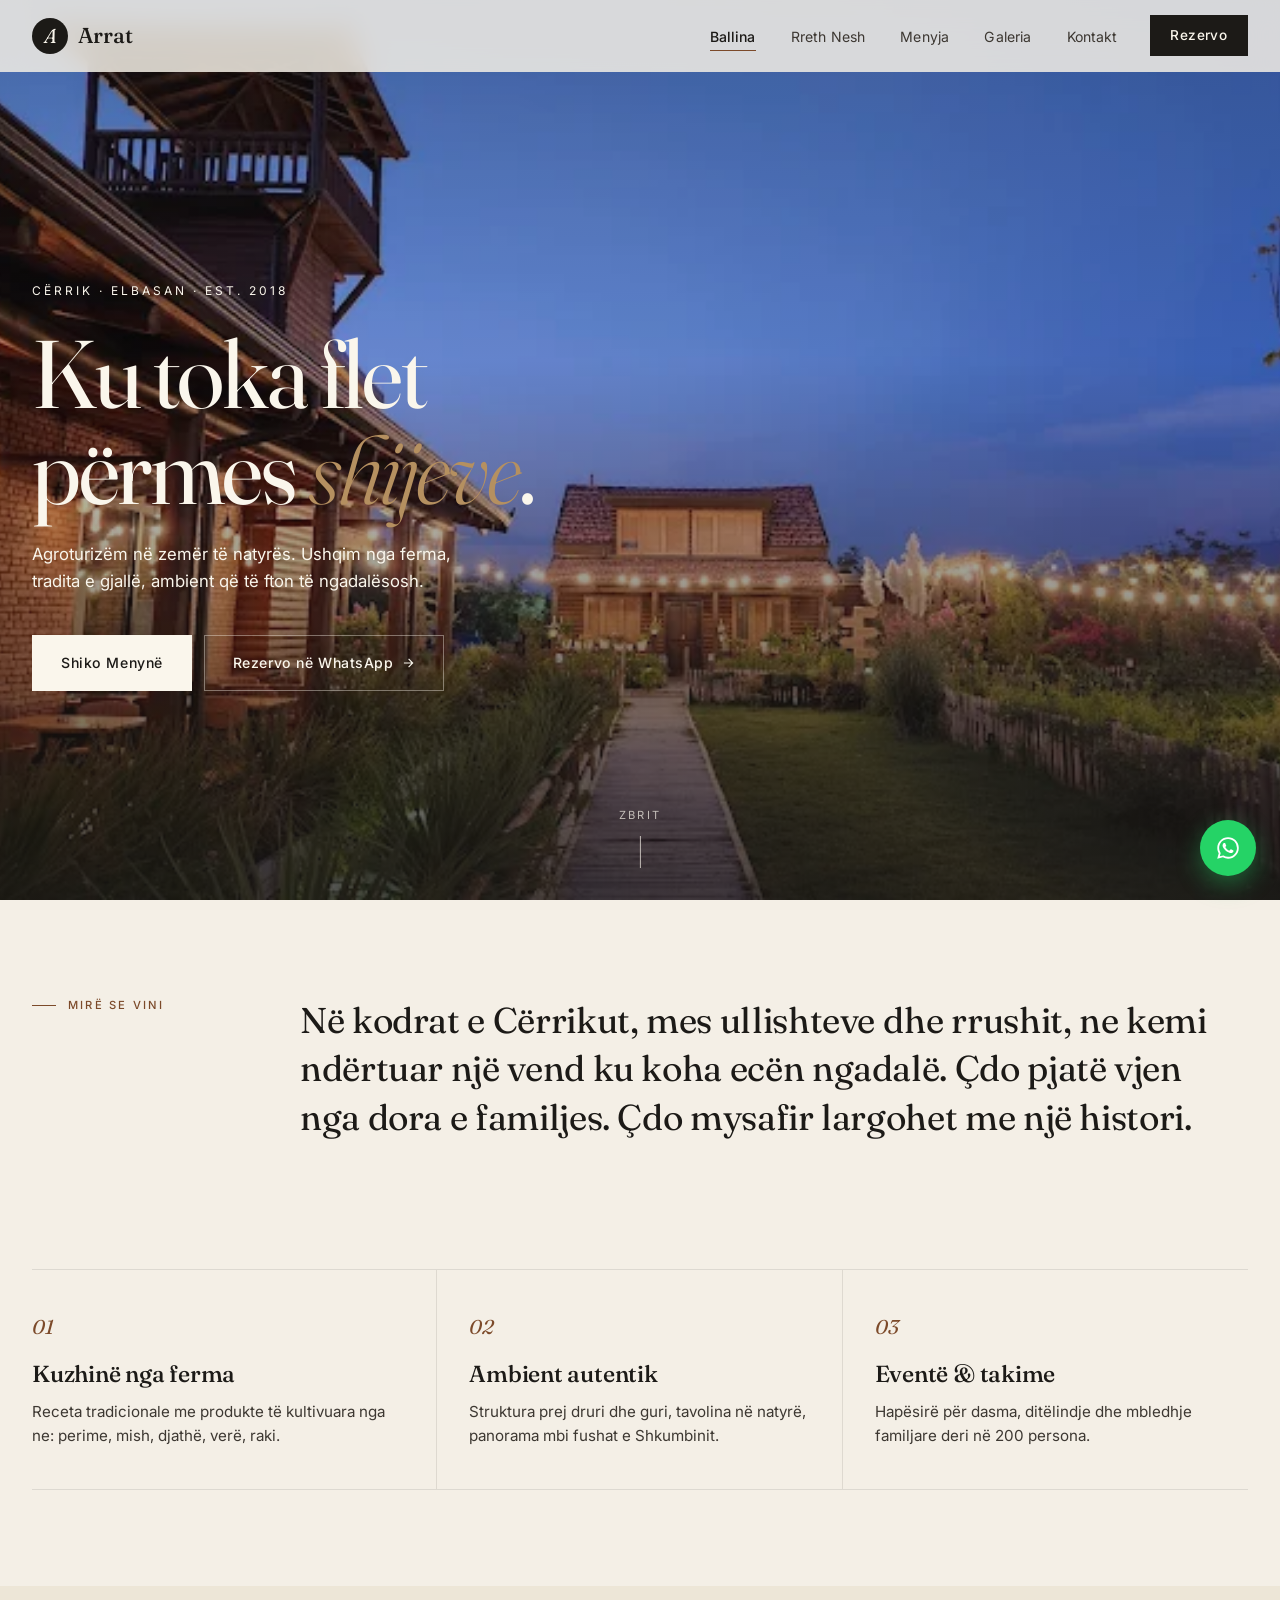
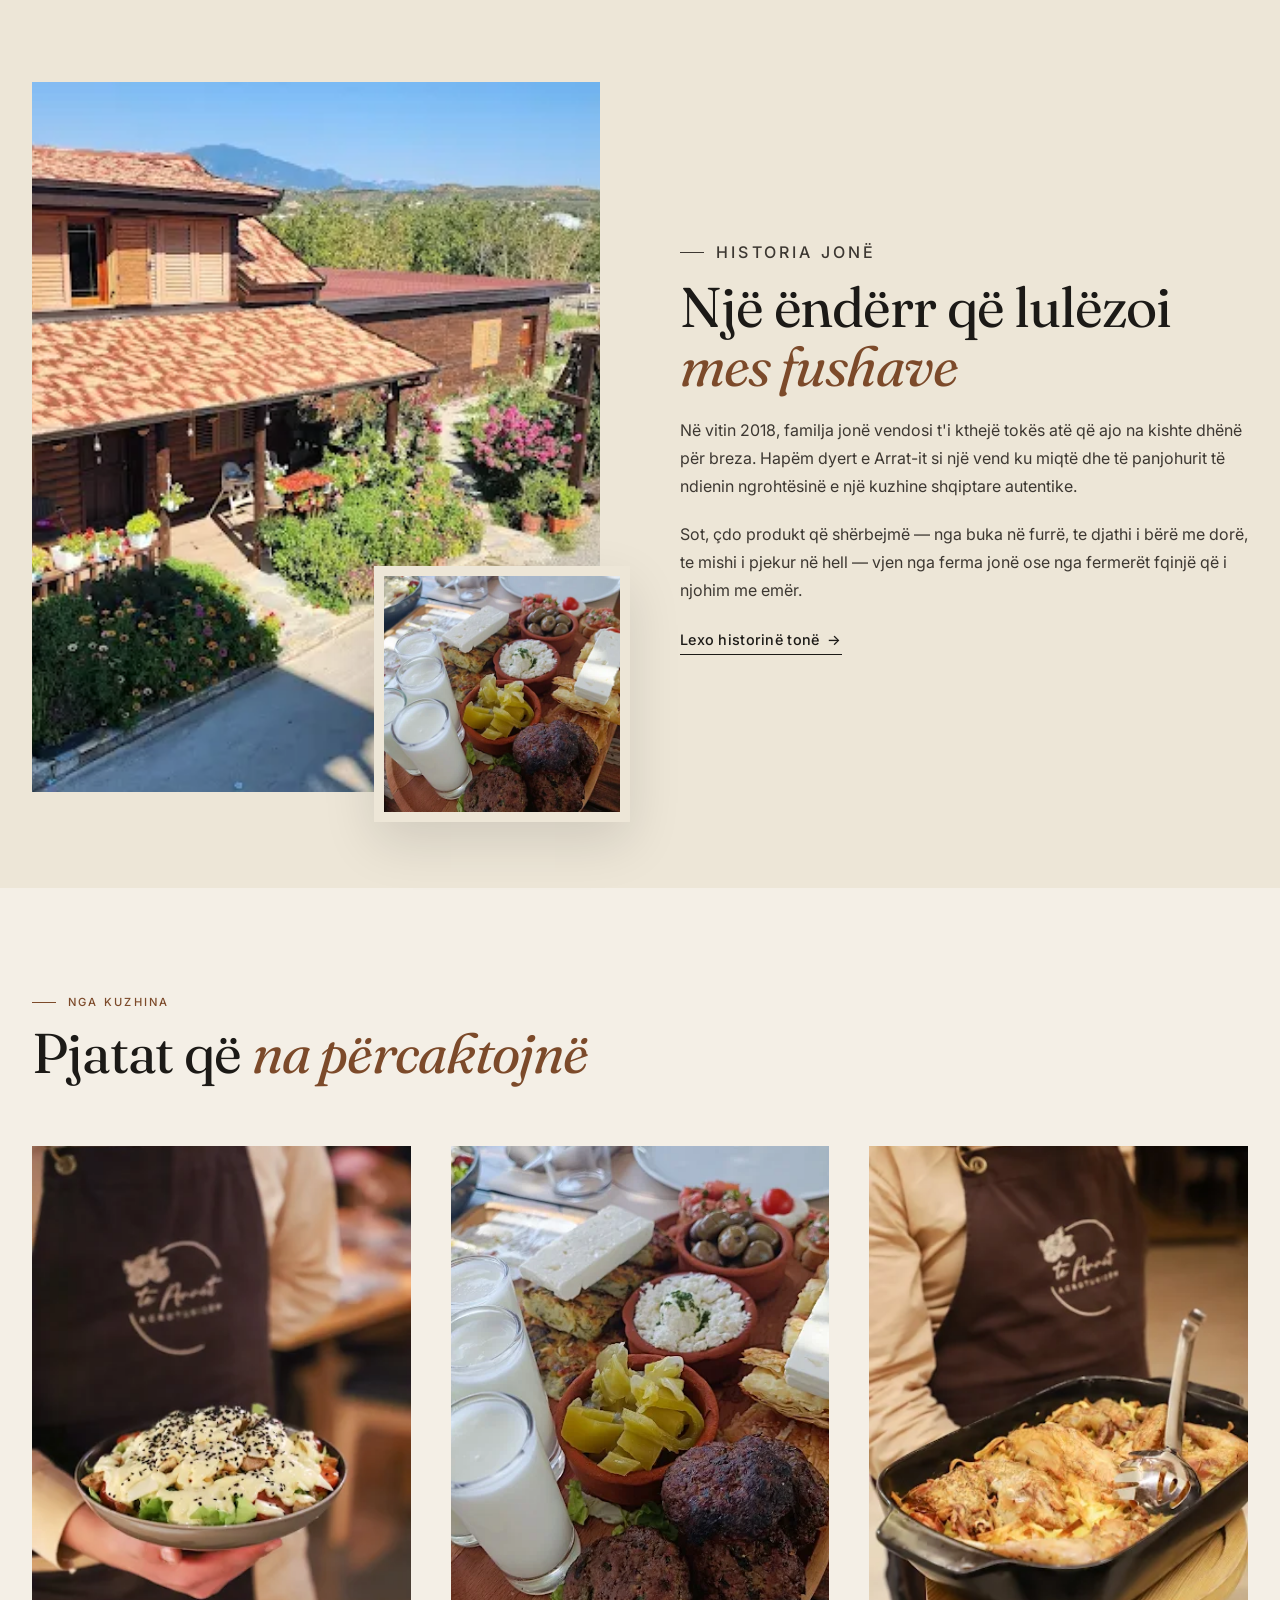
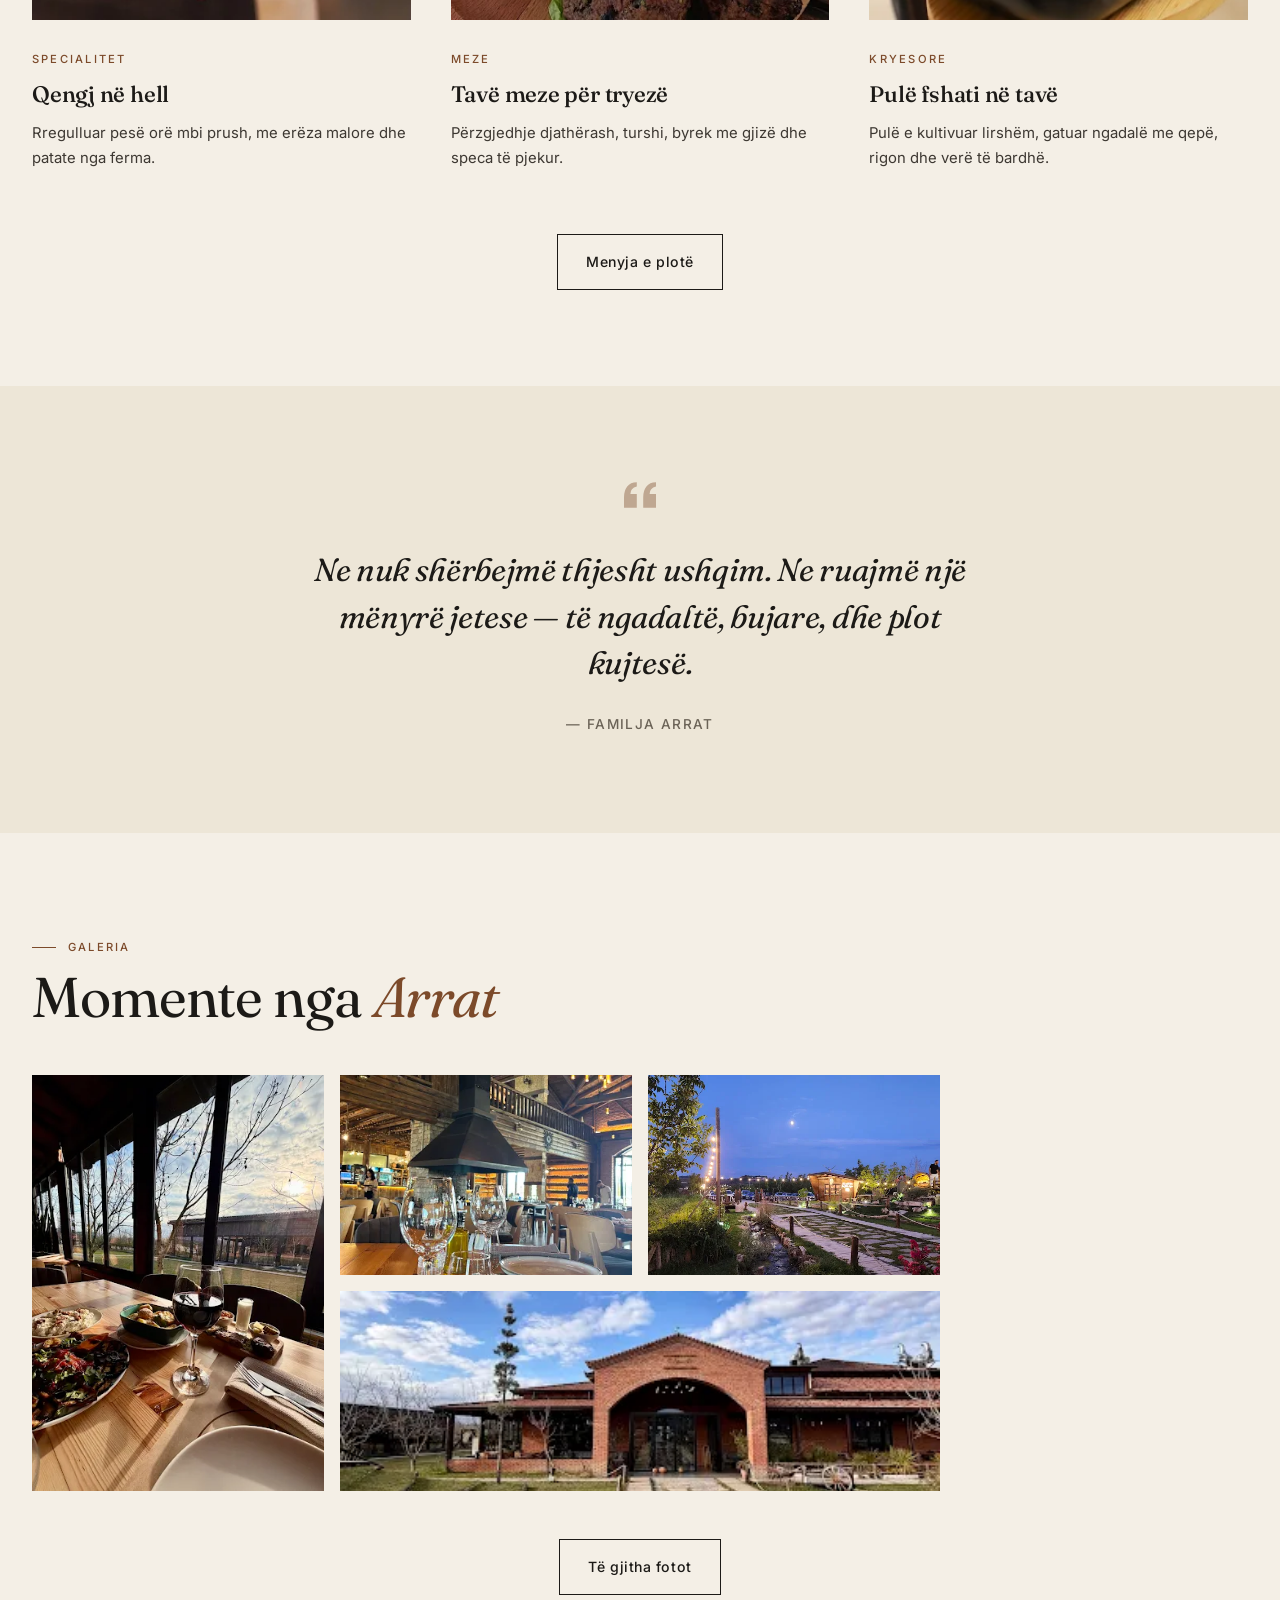
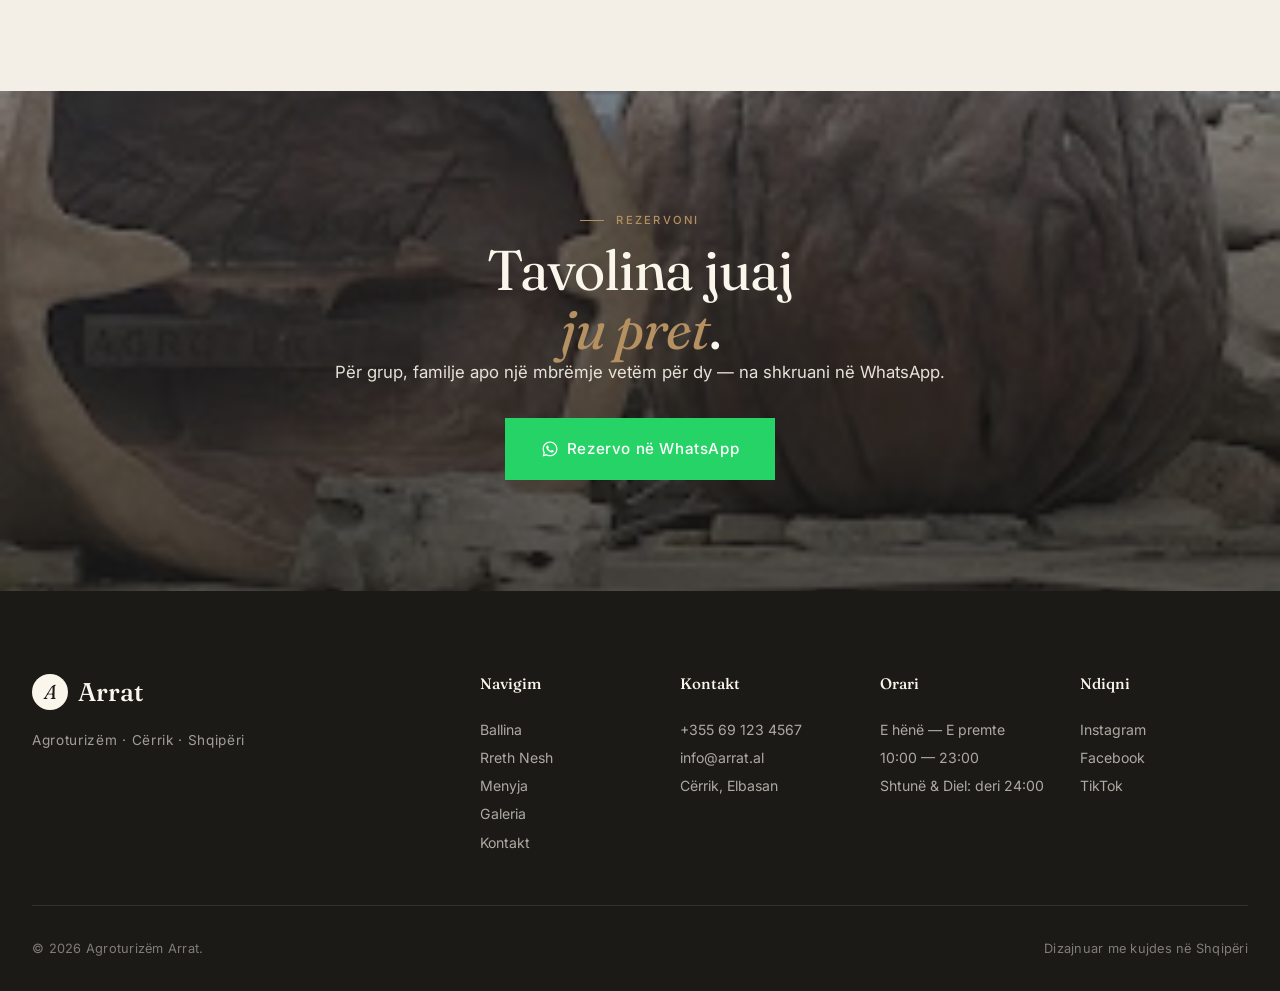
==== index.html @ 6d3d9415 "Add files via upload" ====
<!DOCTYPE html>
<html lang="sq">
<head>
<meta charset="UTF-8">
<meta name="viewport" content="width=device-width, initial-scale=1.0">
<title>Arrat — Agroturizëm në Cërrik</title>
<meta name="description" content="Agroturizëm Arrat në Cërrik. Kuzhinë tradicionale shqiptare, produkte nga ferma, ambient autentik në zemër të natyrës.">
<link rel="preconnect" href="https://fonts.googleapis.com">
<link rel="preconnect" href="https://fonts.gstatic.com" crossorigin>
<link href="https://fonts.googleapis.com/css2?family=Fraunces:ital,opsz,wght@0,9..144,300;0,9..144,400;0,9..144,500;0,9..144,600;1,9..144,400&family=Inter:wght@300;400;500;600&display=swap" rel="stylesheet">
<link rel="stylesheet" href="styles.css">
</head>
<body>

<!-- Navigation -->
<nav class="nav" id="navbar">
  <div class="nav-inner">
    <a href="index.html" class="brand">
      <span class="brand-mark">A</span>
      <span class="brand-name">Arrat</span>
    </a>
    <ul class="nav-links" id="navMenu">
      <li><a href="index.html" class="active">Ballina</a></li>
      <li><a href="rreth-nesh.html">Rreth Nesh</a></li>
      <li><a href="menu.html">Menyja</a></li>
      <li><a href="galeria.html">Galeria</a></li>
      <li><a href="kontakt.html">Kontakt</a></li>
    </ul>
    <a href="https://wa.me/355691234567?text=P%C3%ABrsh%C3%ABndetje%2C%20d%C3%ABshiroj%20t%C3%AB%20rezervoj" class="nav-cta">Rezervo</a>
    <button class="nav-toggle" id="menuToggle" aria-label="Menu">
      <span></span><span></span>
    </button>
  </div>
</nav>

<!-- Hero -->
<section class="hero">
  <div class="hero-media">
    <img src="[data-uri]" alt="Agroturizëm Arrat në mbrëmje">
  </div>
  <div class="hero-content">
    <p class="hero-kicker">Cërrik · Elbasan · Est. 2018</p>
    <h1 class="hero-title">Ku toka flet<br>përmes <em>shijeve</em>.</h1>
    <p class="hero-sub">Agroturizëm në zemër të natyrës. Ushqim nga ferma, tradita e gjallë, ambient që të fton të ngadalësosh.</p>
    <div class="hero-actions">
      <a href="menu.html" class="btn btn-light">Shiko Menynë</a>
      <a href="https://wa.me/355691234567?text=P%C3%ABrsh%C3%ABndetje%2C%20d%C3%ABshiroj%20t%C3%AB%20rezervoj%20n%C3%AB%20Agroturiz%C3%ABm%20Arrat" class="btn btn-ghost-light">
        Rezervo në WhatsApp
        <svg viewBox="0 0 24 24" width="14" height="14" fill="none" stroke="currentColor" stroke-width="2"><path d="M5 12h14M13 5l7 7-7 7"/></svg>
      </a>
    </div>
  </div>
  <div class="hero-scroll">
    <span>Zbrit</span>
    <span class="scroll-line"></span>
  </div>
</section>

<!-- Intro -->
<section class="intro">
  <div class="container">
    <div class="intro-grid">
      <p class="eyebrow">
        <span class="eyebrow-dash"></span>
        Mirë se vini
      </p>
      <p class="intro-lead">Në kodrat e Cërrikut, mes ullishteve dhe rrushit, ne kemi ndërtuar një vend ku koha ecën ngadalë. Çdo pjatë vjen nga dora e familjes. Çdo mysafir largohet me një histori.</p>
    </div>
  </div>
</section>

<!-- Pillars -->
<section class="pillars">
  <div class="container">
    <div class="pillars-grid">
      <article class="pillar">
        <span class="pillar-num">01</span>
        <h3>Kuzhinë nga ferma</h3>
        <p>Receta tradicionale me produkte të kultivuara nga ne: perime, mish, djathë, verë, raki.</p>
      </article>
      <article class="pillar">
        <span class="pillar-num">02</span>
        <h3>Ambient autentik</h3>
        <p>Struktura prej druri dhe guri, tavolina në natyrë, panorama mbi fushat e Shkumbinit.</p>
      </article>
      <article class="pillar">
        <span class="pillar-num">03</span>
        <h3>Eventë & takime</h3>
        <p>Hapësirë për dasma, ditëlindje dhe mbledhje familjare deri në 200 persona.</p>
      </article>
    </div>
  </div>
</section>

<!-- Story -->
<section class="story">
  <div class="container">
    <div class="story-grid">
      <div class="story-media">
        <img src="[data-uri]" alt="Bujtinat prej druri" class="story-img-main">
        <img src="[data-uri]" alt="Meze tradicionale" class="story-img-sub">
      </div>
      <div class="story-body">
        <p class="eyebrow"><span class="eyebrow-dash"></span>Historia jonë</p>
        <h2 class="h-display">Një ëndërr që lulëzoi <em>mes fushave</em></h2>
        <p>Në vitin 2018, familja jonë vendosi t'i kthejë tokës atë që ajo na kishte dhënë për breza. Hapëm dyert e Arrat-it si një vend ku miqtë dhe të panjohurit të ndienin ngrohtësinë e një kuzhine shqiptare autentike.</p>
        <p>Sot, çdo produkt që shërbejmë — nga buka në furrë, te djathi i bërë me dorë, te mishi i pjekur në hell — vjen nga ferma jonë ose nga fermerët fqinjë që i njohim me emër.</p>
        <a href="rreth-nesh.html" class="text-link">Lexo historinë tonë <span>→</span></a>
      </div>
    </div>
  </div>
</section>

<!-- Signature Dishes -->
<section class="dishes">
  <div class="container">
    <div class="dishes-head">
      <p class="eyebrow"><span class="eyebrow-dash"></span>Nga kuzhina</p>
      <h2 class="h-display">Pjatat që <em>na përcaktojnë</em></h2>
    </div>
    <div class="dishes-grid">
      <article class="dish">
        <div class="dish-media"><img src="[data-uri]" alt="Qofte dhe sallatë"></div>
        <div class="dish-body">
          <span class="dish-tag">Specialitet</span>
          <h3>Qengj në hell</h3>
          <p>Rregulluar pesë orë mbi prush, me erëza malore dhe patate nga ferma.</p>
        </div>
      </article>
      <article class="dish">
        <div class="dish-media"><img src="[data-uri]" alt="Meze tradicionale"></div>
        <div class="dish-body">
          <span class="dish-tag">Meze</span>
          <h3>Tavë meze për tryezë</h3>
          <p>Përzgjedhje djathërash, turshi, byrek me gjizë dhe speca të pjekur.</p>
        </div>
      </article>
      <article class="dish">
        <div class="dish-media"><img src="[data-uri]" alt="Pulë fshati"></div>
        <div class="dish-body">
          <span class="dish-tag">Kryesore</span>
          <h3>Pulë fshati në tavë</h3>
          <p>Pulë e kultivuar lirshëm, gatuar ngadalë me qepë, rigon dhe verë të bardhë.</p>
        </div>
      </article>
    </div>
    <div class="dishes-foot">
      <a href="menu.html" class="btn btn-outline">Menyja e plotë</a>
    </div>
  </div>
</section>

<!-- Quote -->
<section class="quote">
  <div class="container container-narrow">
    <svg class="quote-mark" viewBox="0 0 60 48" xmlns="http://www.w3.org/2000/svg">
      <path d="M0 48V28Q0 16 6 8T24 0v8Q12 11 12 22h12v26H0zm36 0V28q0-12 6-20T60 0v8q-12 3-12 14h12v26H36z" fill="currentColor"/>
    </svg>
    <blockquote>Ne nuk shërbejmë thjesht ushqim. Ne ruajmë një mënyrë jetese — të ngadaltë, bujare, dhe plot kujtesë.</blockquote>
    <cite>— Familja Arrat</cite>
  </div>
</section>

<!-- Gallery Preview -->
<section class="gallery-prev">
  <div class="container">
    <div class="gp-head">
      <p class="eyebrow"><span class="eyebrow-dash"></span>Galeria</p>
      <h2 class="h-display">Momente nga <em>Arrat</em></h2>
    </div>
    <div class="gp-grid">
      <figure class="gp-item gp-tall"><img src="[data-uri]" alt=""></figure>
      <figure class="gp-item"><img src="[data-uri]" alt=""></figure>
      <figure class="gp-item"><img src="[data-uri]" alt=""></figure>
      <figure class="gp-item gp-wide"><img src="[data-uri]" alt=""></figure>
    </div>
    <div class="gp-foot">
      <a href="galeria.html" class="btn btn-outline">Të gjitha fotot</a>
    </div>
  </div>
</section>

<!-- CTA -->
<section class="cta">
  <div class="cta-bg"><img src="[data-uri]" alt=""></div>
  <div class="cta-content">
    <p class="eyebrow light"><span class="eyebrow-dash"></span>Rezervoni</p>
    <h2 class="h-display light">Tavolina juaj<br><em>ju pret</em>.</h2>
    <p class="cta-sub">Për grup, familje apo një mbrëmje vetëm për dy — na shkruani në WhatsApp.</p>
    <a href="https://wa.me/355691234567?text=P%C3%ABrsh%C3%ABndetje%2C%20d%C3%ABshiroj%20t%C3%AB%20rezervoj%20n%C3%AB%20Agroturiz%C3%ABm%20Arrat" class="btn btn-whatsapp btn-lg">
      <svg viewBox="0 0 24 24" fill="currentColor" width="18" height="18"><path d="M12.04 2c-5.46 0-9.91 4.45-9.91 9.91 0 1.75.46 3.45 1.32 4.95L2.05 22l5.25-1.38c1.45.79 3.08 1.21 4.74 1.21 5.46 0 9.91-4.45 9.91-9.91 0-2.65-1.03-5.14-2.9-7.01C17.18 3.03 14.69 2 12.04 2m.01 1.67c2.2 0 4.26.86 5.82 2.42a8.23 8.23 0 0 1 2.41 5.83c0 4.54-3.7 8.23-8.24 8.23-1.48 0-2.93-.39-4.19-1.15l-.3-.17-3.12.82.83-3.04-.2-.32a8.188 8.188 0 0 1-1.26-4.38c.01-4.54 3.7-8.24 8.25-8.24M8.53 7.33c-.16 0-.43.06-.66.31-.22.25-.87.86-.87 2.07 0 1.22.89 2.39 1 2.56.14.17 1.76 2.67 4.25 3.73.59.27 1.05.42 1.41.53.59.19 1.13.16 1.56.1.48-.07 1.46-.6 1.67-1.18.2-.58.2-1.07.14-1.18-.07-.1-.23-.16-.48-.27-.25-.14-1.47-.74-1.69-.82-.23-.08-.37-.12-.56.12-.16.25-.64.81-.78.97-.15.17-.29.19-.53.07-.26-.13-1.06-.39-2-1.23-.74-.66-1.23-1.47-1.38-1.72-.12-.24-.01-.39.11-.5.11-.11.27-.29.37-.44.13-.14.17-.25.25-.41.08-.17.04-.31-.02-.43-.06-.11-.56-1.35-.77-1.84-.2-.48-.4-.42-.56-.43-.14 0-.3-.01-.47-.01"/></svg>
      Rezervo në WhatsApp
    </a>
  </div>
</section>

<!-- Footer -->
<footer class="footer">
  <div class="container">
    <div class="footer-top">
      <div class="footer-brand">
        <div class="footer-brand-logo">
          <span class="brand-mark">A</span>
          <span class="footer-brand-name">Arrat</span>
        </div>
        <p class="footer-tagline">Agroturizëm · Cërrik · Shqipëri</p>
      </div>
      <div class="footer-cols">
        <div class="footer-col">
          <h4>Navigim</h4>
          <a href="index.html">Ballina</a>
          <a href="rreth-nesh.html">Rreth Nesh</a>
          <a href="menu.html">Menyja</a>
          <a href="galeria.html">Galeria</a>
          <a href="kontakt.html">Kontakt</a>
        </div>
        <div class="footer-col">
          <h4>Kontakt</h4>
          <a href="tel:+355691234567">+355 69 123 4567</a>
          <a href="mailto:info@arrat.al">info@arrat.al</a>
          <span>Cërrik, Elbasan</span>
        </div>
        <div class="footer-col">
          <h4>Orari</h4>
          <span>E hënë — E premte</span>
          <span>10:00 — 23:00</span>
          <span>Shtunë & Diel: deri 24:00</span>
        </div>
        <div class="footer-col">
          <h4>Ndiqni</h4>
          <a href="#">Instagram</a>
          <a href="#">Facebook</a>
          <a href="#">TikTok</a>
        </div>
      </div>
    </div>
    <div class="footer-bottom">
      <p>© <span id="currentYear">2026</span> Agroturizëm Arrat.</p>
      <p>Dizajnuar me kujdes në Shqipëri</p>
    </div>
  </div>
</footer>

<!-- Floating WhatsApp -->
<a href="https://wa.me/355691234567?text=P%C3%ABrsh%C3%ABndetje%2C%20d%C3%ABshiroj%20informacion%20p%C3%ABr%20Agroturiz%C3%ABm%20Arrat" class="fab-wa" aria-label="WhatsApp">
  <svg viewBox="0 0 24 24" fill="currentColor" width="26" height="26"><path d="M12.04 2c-5.46 0-9.91 4.45-9.91 9.91 0 1.75.46 3.45 1.32 4.95L2.05 22l5.25-1.38c1.45.79 3.08 1.21 4.74 1.21 5.46 0 9.91-4.45 9.91-9.91 0-2.65-1.03-5.14-2.9-7.01C17.18 3.03 14.69 2 12.04 2m.01 1.67c2.2 0 4.26.86 5.82 2.42a8.23 8.23 0 0 1 2.41 5.83c0 4.54-3.7 8.23-8.24 8.23-1.48 0-2.93-.39-4.19-1.15l-.3-.17-3.12.82.83-3.04-.2-.32a8.188 8.188 0 0 1-1.26-4.38c.01-4.54 3.7-8.24 8.25-8.24M8.53 7.33c-.16 0-.43.06-.66.31-.22.25-.87.86-.87 2.07 0 1.22.89 2.39 1 2.56.14.17 1.76 2.67 4.25 3.73.59.27 1.05.42 1.41.53.59.19 1.13.16 1.56.1.48-.07 1.46-.6 1.67-1.18.2-.58.2-1.07.14-1.18-.07-.1-.23-.16-.48-.27-.25-.14-1.47-.74-1.69-.82-.23-.08-.37-.12-.56.12-.16.25-.64.81-.78.97-.15.17-.29.19-.53.07-.26-.13-1.06-.39-2-1.23-.74-.66-1.23-1.47-1.38-1.72-.12-.24-.01-.39.11-.5.11-.11.27-.29.37-.44.13-.14.17-.25.25-.41.08-.17.04-.31-.02-.43-.06-.11-.56-1.35-.77-1.84-.2-.48-.4-.42-.56-.43-.14 0-.3-.01-.47-.01"/></svg>
</a>

<script src="script.js"></script>
</body>
</html>
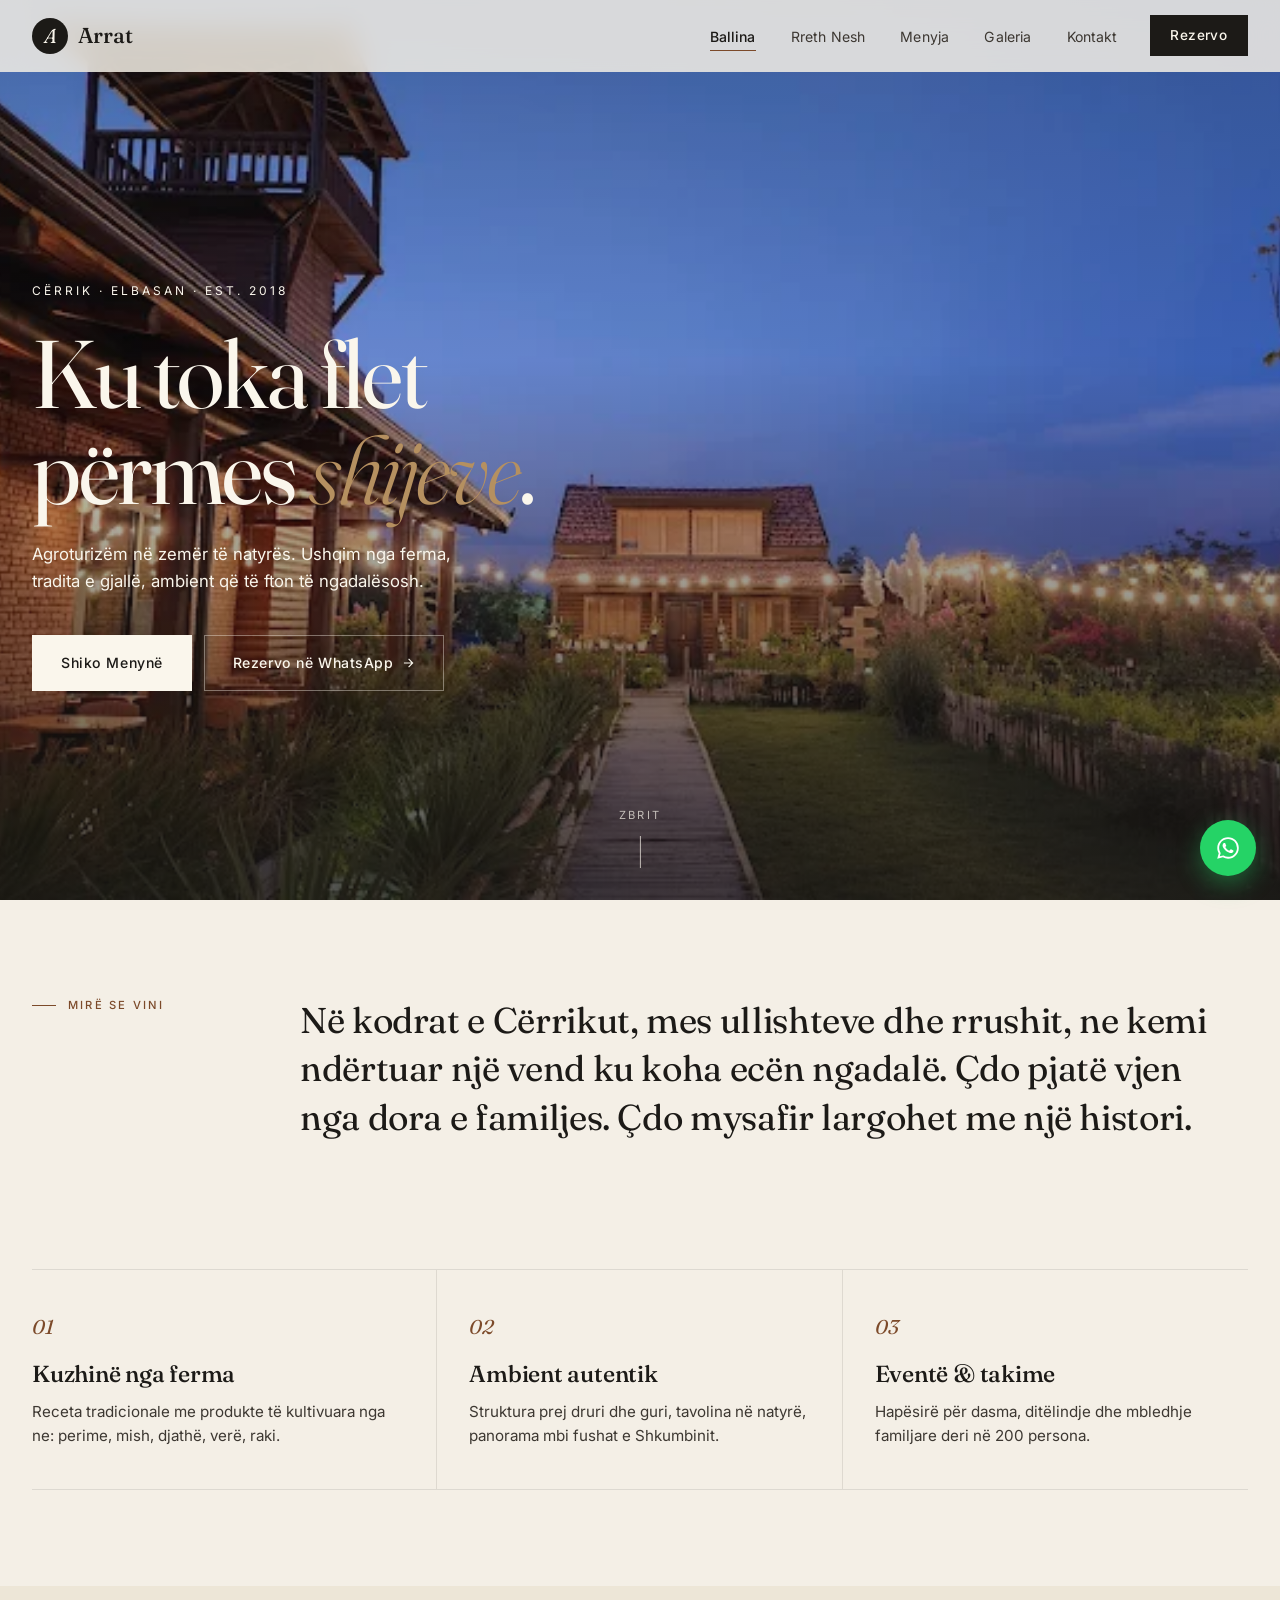
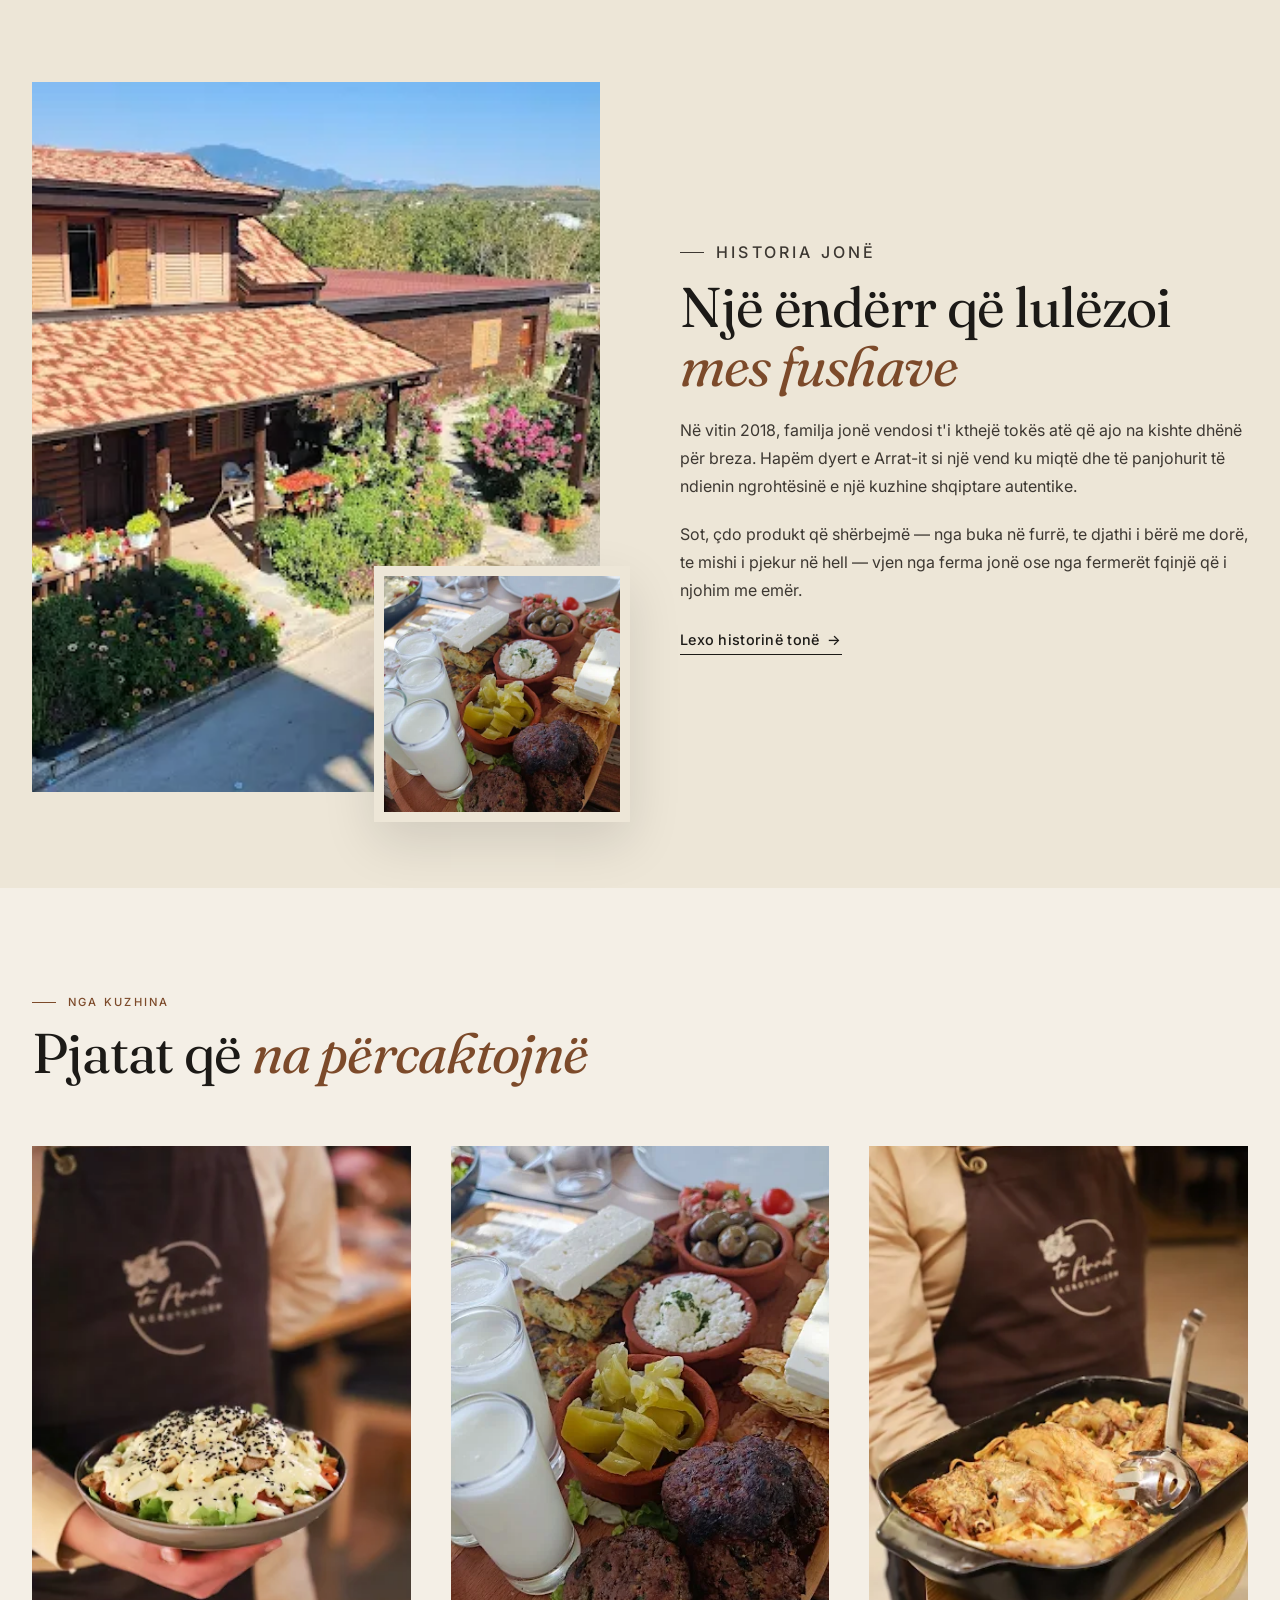
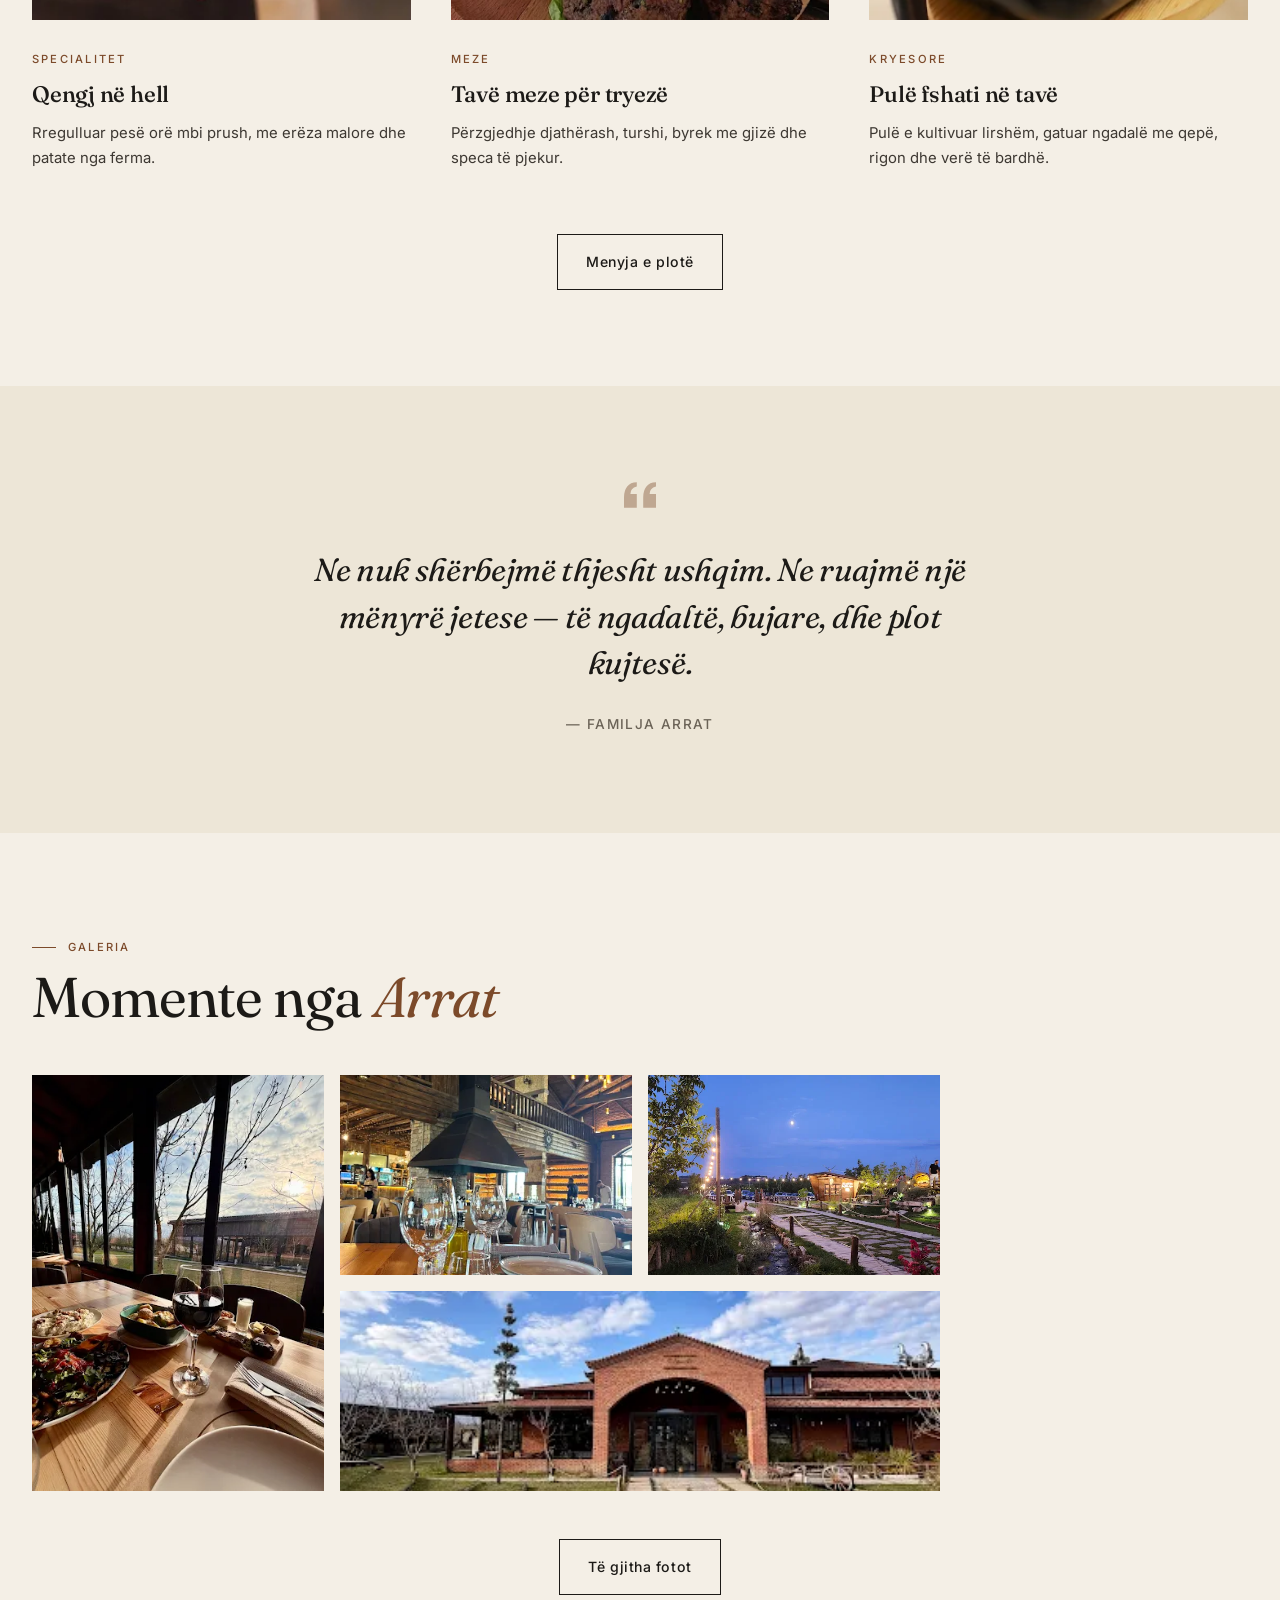
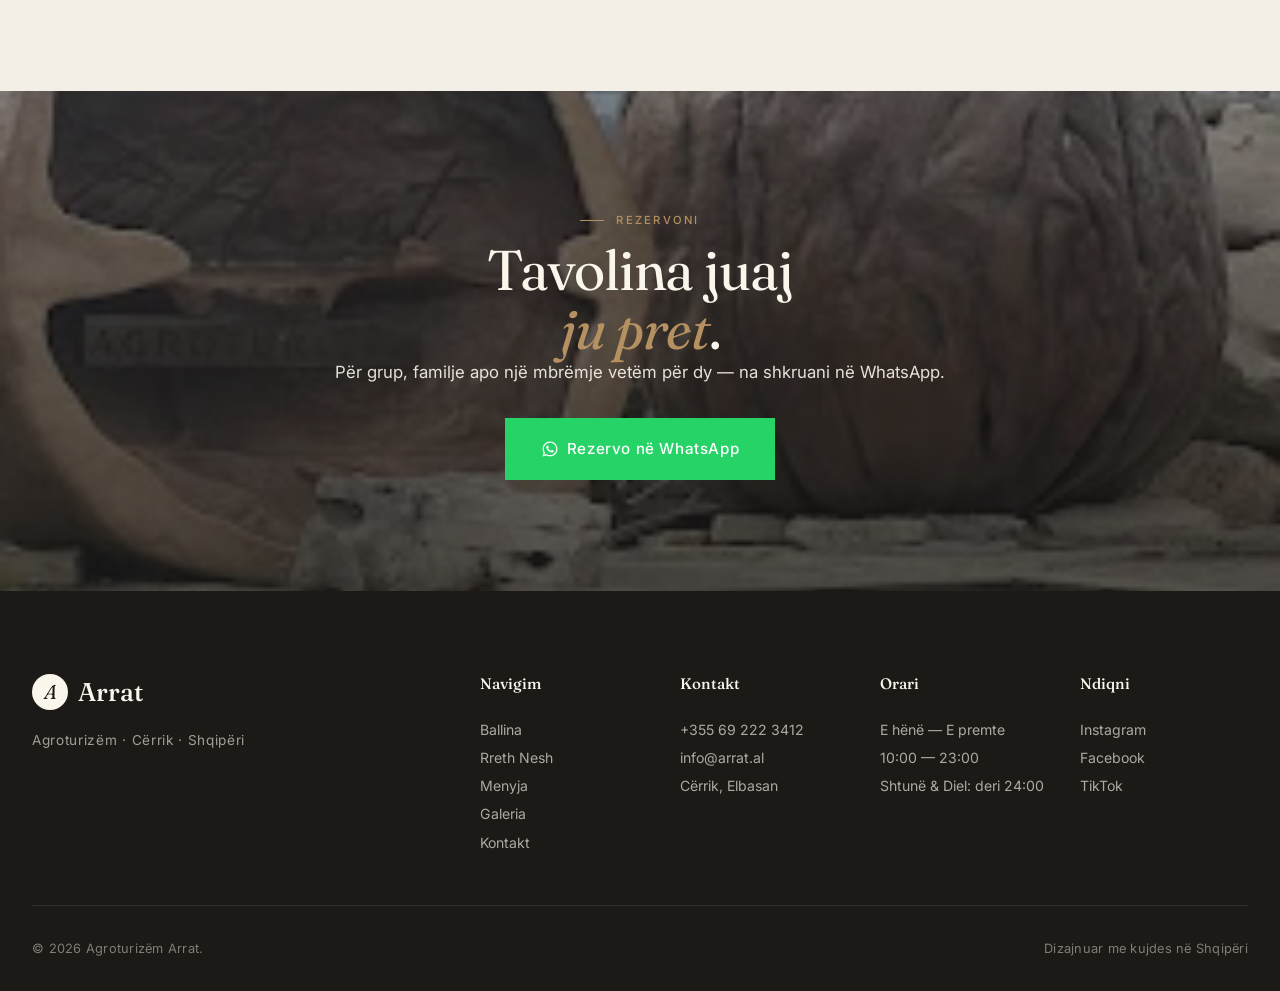
==== commit 43c5e6bd: "Update index.html" ====
--- a/index.html
+++ b/index.html
@@ -26,7 +26,7 @@
       <li><a href="galeria.html">Galeria</a></li>
       <li><a href="kontakt.html">Kontakt</a></li>
     </ul>
-    <a href="https://wa.me/355691234567?text=P%C3%ABrsh%C3%ABndetje%2C%20d%C3%ABshiroj%20t%C3%AB%20rezervoj" class="nav-cta">Rezervo</a>
+    <a href="https://wa.me/355692223412?text=P%C3%ABrsh%C3%ABndetje%2C%20d%C3%ABshiroj%20t%C3%AB%20rezervoj" class="nav-cta">Rezervo</a>
     <button class="nav-toggle" id="menuToggle" aria-label="Menu">
       <span></span><span></span>
     </button>
@@ -44,7 +44,7 @@
     <p class="hero-sub">Agroturizëm në zemër të natyrës. Ushqim nga ferma, tradita e gjallë, ambient që të fton të ngadalësosh.</p>
     <div class="hero-actions">
       <a href="menu.html" class="btn btn-light">Shiko Menynë</a>
-      <a href="https://wa.me/355691234567?text=P%C3%ABrsh%C3%ABndetje%2C%20d%C3%ABshiroj%20t%C3%AB%20rezervoj%20n%C3%AB%20Agroturiz%C3%ABm%20Arrat" class="btn btn-ghost-light">
+      <a href="https://wa.me/355692223412?text=P%C3%ABrsh%C3%ABndetje%2C%20d%C3%ABshiroj%20t%C3%AB%20rezervoj%20n%C3%AB%20Agroturiz%C3%ABm%20Arrat" class="btn btn-ghost-light">
         Rezervo në WhatsApp
         <svg viewBox="0 0 24 24" width="14" height="14" fill="none" stroke="currentColor" stroke-width="2"><path d="M5 12h14M13 5l7 7-7 7"/></svg>
       </a>
@@ -187,7 +187,7 @@
     <p class="eyebrow light"><span class="eyebrow-dash"></span>Rezervoni</p>
     <h2 class="h-display light">Tavolina juaj<br><em>ju pret</em>.</h2>
     <p class="cta-sub">Për grup, familje apo një mbrëmje vetëm për dy — na shkruani në WhatsApp.</p>
-    <a href="https://wa.me/355691234567?text=P%C3%ABrsh%C3%ABndetje%2C%20d%C3%ABshiroj%20t%C3%AB%20rezervoj%20n%C3%AB%20Agroturiz%C3%ABm%20Arrat" class="btn btn-whatsapp btn-lg">
+    <a href="https://wa.me/355692223412?text=P%C3%ABrsh%C3%ABndetje%2C%20d%C3%ABshiroj%20t%C3%AB%20rezervoj%20n%C3%AB%20Agroturiz%C3%ABm%20Arrat" class="btn btn-whatsapp btn-lg">
       <svg viewBox="0 0 24 24" fill="currentColor" width="18" height="18"><path d="M12.04 2c-5.46 0-9.91 4.45-9.91 9.91 0 1.75.46 3.45 1.32 4.95L2.05 22l5.25-1.38c1.45.79 3.08 1.21 4.74 1.21 5.46 0 9.91-4.45 9.91-9.91 0-2.65-1.03-5.14-2.9-7.01C17.18 3.03 14.69 2 12.04 2m.01 1.67c2.2 0 4.26.86 5.82 2.42a8.23 8.23 0 0 1 2.41 5.83c0 4.54-3.7 8.23-8.24 8.23-1.48 0-2.93-.39-4.19-1.15l-.3-.17-3.12.82.83-3.04-.2-.32a8.188 8.188 0 0 1-1.26-4.38c.01-4.54 3.7-8.24 8.25-8.24M8.53 7.33c-.16 0-.43.06-.66.31-.22.25-.87.86-.87 2.07 0 1.22.89 2.39 1 2.56.14.17 1.76 2.67 4.25 3.73.59.27 1.05.42 1.41.53.59.19 1.13.16 1.56.1.48-.07 1.46-.6 1.67-1.18.2-.58.2-1.07.14-1.18-.07-.1-.23-.16-.48-.27-.25-.14-1.47-.74-1.69-.82-.23-.08-.37-.12-.56.12-.16.25-.64.81-.78.97-.15.17-.29.19-.53.07-.26-.13-1.06-.39-2-1.23-.74-.66-1.23-1.47-1.38-1.72-.12-.24-.01-.39.11-.5.11-.11.27-.29.37-.44.13-.14.17-.25.25-.41.08-.17.04-.31-.02-.43-.06-.11-.56-1.35-.77-1.84-.2-.48-.4-.42-.56-.43-.14 0-.3-.01-.47-.01"/></svg>
       Rezervo në WhatsApp
     </a>
@@ -216,7 +216,7 @@
         </div>
         <div class="footer-col">
           <h4>Kontakt</h4>
-          <a href="tel:+355691234567">+355 69 123 4567</a>
+          <a href="tel:+355692223412">+355 69 222 3412</a>
           <a href="mailto:info@arrat.al">info@arrat.al</a>
           <span>Cërrik, Elbasan</span>
         </div>
@@ -242,7 +242,7 @@
 </footer>
 
 <!-- Floating WhatsApp -->
-<a href="https://wa.me/355691234567?text=P%C3%ABrsh%C3%ABndetje%2C%20d%C3%ABshiroj%20informacion%20p%C3%ABr%20Agroturiz%C3%ABm%20Arrat" class="fab-wa" aria-label="WhatsApp">
+<a href="https://wa.me/355692223412?text=P%C3%ABrsh%C3%ABndetje%2C%20d%C3%ABshiroj%20informacion%20p%C3%ABr%20Agroturiz%C3%ABm%20Arrat" class="fab-wa" aria-label="WhatsApp">
   <svg viewBox="0 0 24 24" fill="currentColor" width="26" height="26"><path d="M12.04 2c-5.46 0-9.91 4.45-9.91 9.91 0 1.75.46 3.45 1.32 4.95L2.05 22l5.25-1.38c1.45.79 3.08 1.21 4.74 1.21 5.46 0 9.91-4.45 9.91-9.91 0-2.65-1.03-5.14-2.9-7.01C17.18 3.03 14.69 2 12.04 2m.01 1.67c2.2 0 4.26.86 5.82 2.42a8.23 8.23 0 0 1 2.41 5.83c0 4.54-3.7 8.23-8.24 8.23-1.48 0-2.93-.39-4.19-1.15l-.3-.17-3.12.82.83-3.04-.2-.32a8.188 8.188 0 0 1-1.26-4.38c.01-4.54 3.7-8.24 8.25-8.24M8.53 7.33c-.16 0-.43.06-.66.31-.22.25-.87.86-.87 2.07 0 1.22.89 2.39 1 2.56.14.17 1.76 2.67 4.25 3.73.59.27 1.05.42 1.41.53.59.19 1.13.16 1.56.1.48-.07 1.46-.6 1.67-1.18.2-.58.2-1.07.14-1.18-.07-.1-.23-.16-.48-.27-.25-.14-1.47-.74-1.69-.82-.23-.08-.37-.12-.56.12-.16.25-.64.81-.78.97-.15.17-.29.19-.53.07-.26-.13-1.06-.39-2-1.23-.74-.66-1.23-1.47-1.38-1.72-.12-.24-.01-.39.11-.5.11-.11.27-.29.37-.44.13-.14.17-.25.25-.41.08-.17.04-.31-.02-.43-.06-.11-.56-1.35-.77-1.84-.2-.48-.4-.42-.56-.43-.14 0-.3-.01-.47-.01"/></svg>
 </a>
 
